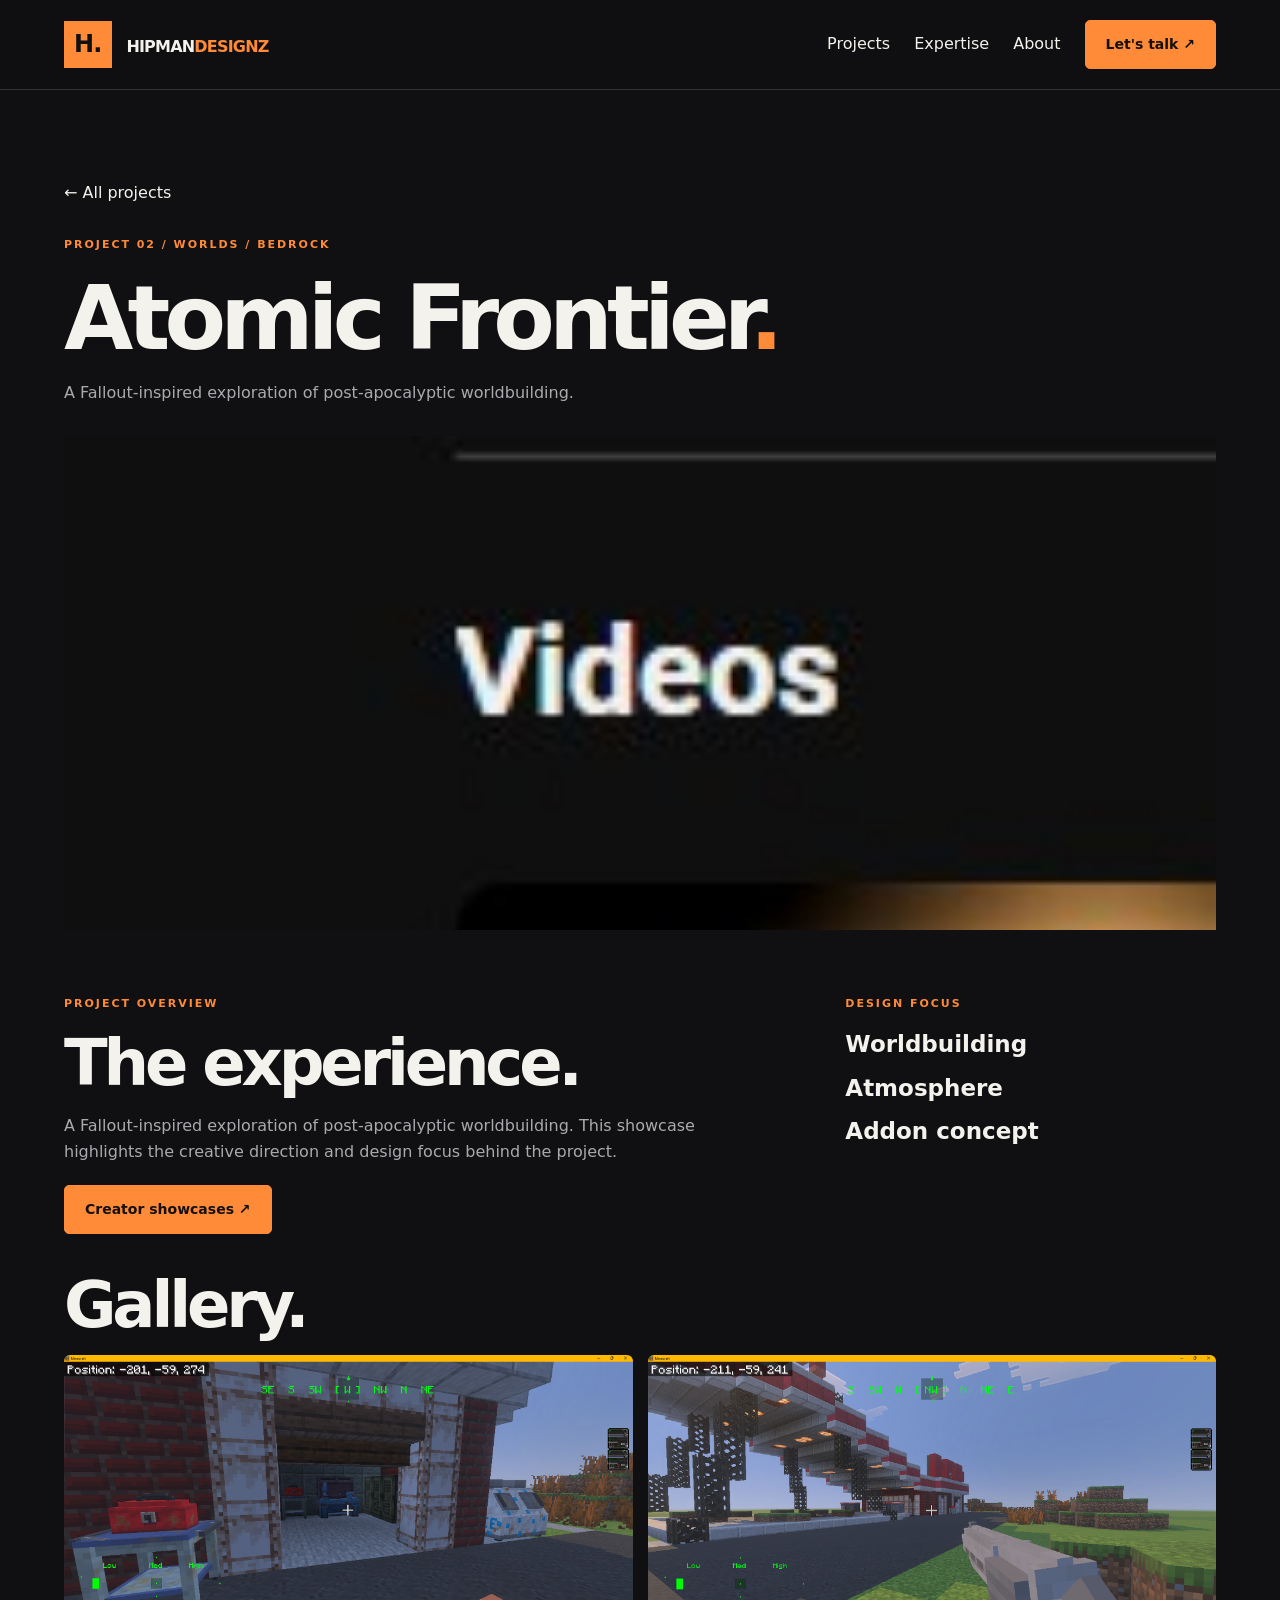
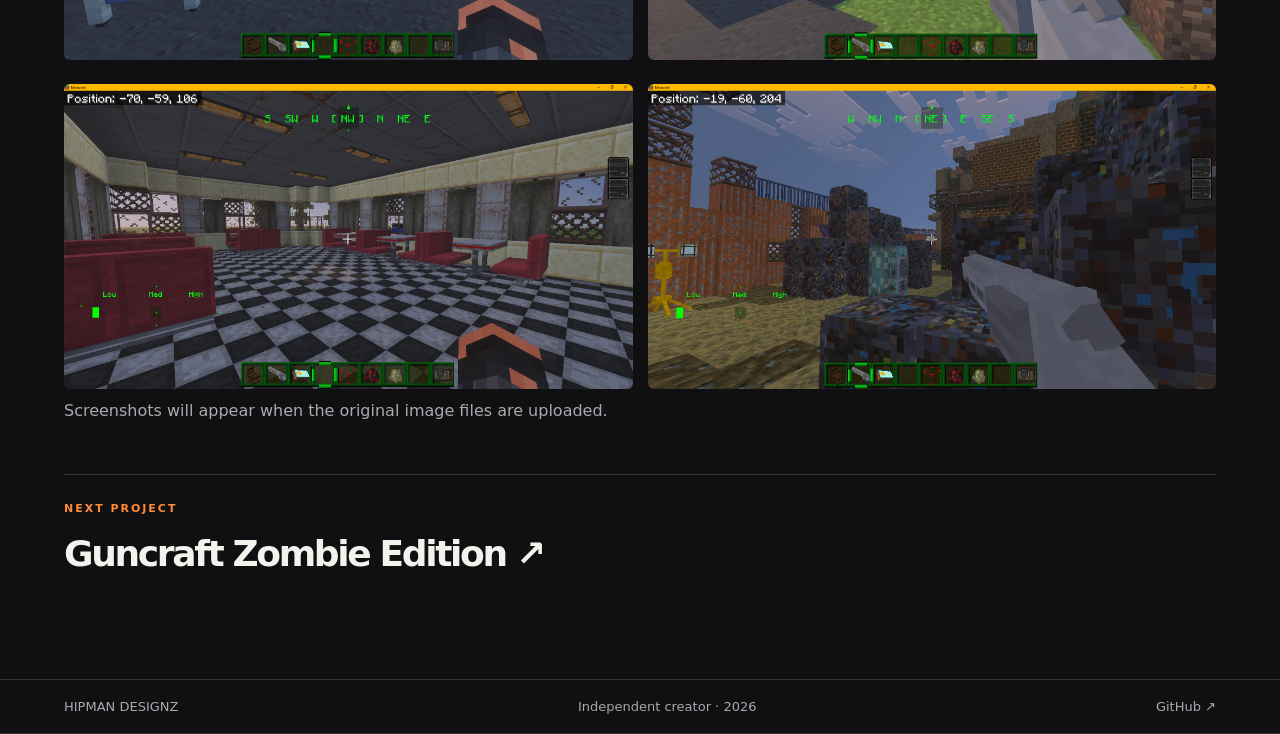
==== projects/atomic-frontier.html @ ee83ec81 "Add files via upload" ====
<!doctype html><html lang="en"><head><meta charset="utf-8"><meta name="viewport" content="width=device-width, initial-scale=1"><meta name="description" content="A Fallout-inspired exploration of post-apocalyptic worldbuilding."><meta property="og:title" content="Atomic Frontier | Hipman Designz"><meta property="og:description" content="A Fallout-inspired exploration of post-apocalyptic worldbuilding."><meta name="theme-color" content="#101012"><title>Atomic Frontier | Hipman Designz</title><link rel="stylesheet" href="../styles.css"><script defer src="../script.js"></script></head><body><a class="skip" href="#main">Skip to content</a><header><a class="brand" href="../index.html"><b>H.</b> HIPMAN<span>DESIGNZ</span></a><button id="menu" aria-expanded="false" aria-controls="nav">Menu</button><nav id="nav"><a href="../index.html#projects">Projects</a><a href="../index.html#skills">Expertise</a><a href="../index.html#about">About</a><a class="btn" href="../index.html#contact">Let's talk ↗</a></nav></header><main id="main"><section class="detail"><a href="../index.html#projects">← All projects</a><small>PROJECT 02 / WORLDS / BEDROCK</small><h1>Atomic Frontier<em>.</em></h1><p>A Fallout-inspired exploration of post-apocalyptic worldbuilding.</p><div class="art atomic-frontier"><span class="art-label">HD / WORLDS</span><strong>Atomic Frontier</strong><img src="../assets/atomic-frontier.jpg" alt="Atomic Frontier showcase" loading="lazy"></div><div class="details-grid"><div><small>PROJECT OVERVIEW</small><h2>The experience.</h2><p>A Fallout-inspired exploration of post-apocalyptic worldbuilding. This showcase highlights the creative direction and design focus behind the project.</p><a class="btn" href="https://www.youtube.com/@HipmanDesignz">Creator showcases ↗</a></div><div><small>DESIGN FOCUS</small><h3>Worldbuilding</h3><h3>Atmosphere</h3><h3>Addon concept</h3></div></div><h2>Gallery.</h2><div class=gallery><a class="shot" href="../assets/amonic_1.png"><img src="../assets/amonic_1.png" alt="Atomic Frontier screenshot 1" loading="lazy"></a><a class="shot" href="../assets/atomic_2.png"><img src="../assets/atomic_2.png" alt="Atomic Frontier screenshot 2" loading="lazy"></a><a class="shot" href="../assets/atomic_3.png"><img src="../assets/atomic_3.png" alt="Atomic Frontier screenshot 3" loading="lazy"></a><a class="shot" href="../assets/atomic_4.png"><img src="../assets/atomic_4.png" alt="Atomic Frontier screenshot 4" loading="lazy"></a><a class="shot" href="../assets/atomic_5.png"><img src="../assets/atomic_5.png" alt="Atomic Frontier screenshot 5" loading="lazy"></a></div><p class=gallery-note hidden>Screenshots will appear when the original image files are uploaded.</p><a class="next" href="guncraft.html"><small>NEXT PROJECT</small><h2>Guncraft Zombie Edition ↗</h2></a></section></main><footer>HIPMAN DESIGNZ <span>Independent creator · <span id="year">2026</span></span><a href="https://github.com/HipmanDesignz">GitHub ↗</a></footer></body></html>
---- styles.css ----
:root{color-scheme:dark;--bg:#101012;--panel:#19191d;--ink:#f4f2ed;--muted:#aaa9ae;--orange:#ff8a38;--line:#343438}*{box-sizing:border-box}html{scroll-behavior:smooth;scroll-padding-top:95px}body{margin:0;background:var(--bg);color:var(--ink);font:16px/1.65 system-ui,sans-serif}a{color:inherit;text-decoration:none}button,input{font:inherit}button,a,input{outline-offset:5px}button{cursor:pointer}header,footer{display:flex;align-items:center;justify-content:space-between;gap:20px;padding:16px max(5vw,20px);border-bottom:1px solid var(--line)}header{position:sticky;top:0;background:#101012f2;z-index:5;backdrop-filter:blur(14px)}.brand{font-weight:900;letter-spacing:-.05em;white-space:nowrap}.brand b{display:inline-block;background:var(--orange);color:#111;padding:4px 10px;margin-right:10px;font-size:24px}.brand span,em,small{color:var(--orange)}nav{display:flex;gap:24px;align-items:center}nav a:hover,a:hover{color:var(--orange)}#menu{display:none}main section{max-width:1280px;margin:auto;padding:90px 5vw}h1,h2,h3,p{margin:0 0 16px}h1,h2{line-height:1.02;letter-spacing:-.065em}h1{font-size:clamp(48px,7vw,100px)}h2{font-size:clamp(38px,5vw,68px)}h3{line-height:1.2;font-size:23px}em{font-style:normal}p{color:var(--muted);max-width:65ch}small{display:block;font-size:11px;letter-spacing:.18em;font-weight:800;margin-bottom:18px}.btn{display:inline-block;background:var(--orange);color:#15100b;padding:12px 20px;border:1px solid var(--orange);font-size:14px;font-weight:800;border-radius:5px;margin:4px 0}.btn:hover{background:#ffb477;color:#111}.outline{background:transparent;color:var(--ink);border-color:var(--line)}.hero{display:grid;grid-template-columns:1.1fr 1fr;gap:50px;align-items:center;min-height:70vh}.hero p{font-size:20px;margin-bottom:26px}.art{position:relative;overflow:hidden;aspect-ratio:16/10;background:radial-gradient(circle at 70% 20%,#a74b23,transparent 55%),repeating-linear-gradient(45deg,#ffffff08 0 1px,transparent 1px 24px),#242022;display:flex;flex-direction:column;justify-content:flex-end;padding:25px}.art.nacht{background-color:#252c26}.art.atomic-frontier{background-color:#3a3121}.art strong{font-size:clamp(24px,3vw,42px);line-height:1;max-width:85%;letter-spacing:-.05em}.art-label{position:absolute;top:20px;left:25px;font-size:11px;letter-spacing:.15em}.art img{position:absolute;inset:0;width:100%;height:100%;object-fit:cover;transition:transform .4s}.art:hover img{transform:scale(1.04)}.visual-caption,.strip{padding:16px;border:1px solid var(--line);font-size:12px;letter-spacing:.13em}.visual-caption{display:flex;justify-content:space-between}.strip{text-align:center;color:var(--muted)}.strip b{color:var(--orange);margin:0 12px}.toolbar{display:flex;justify-content:space-between;gap:16px;flex-wrap:wrap;margin:30px 0}button,input{background:var(--panel);color:var(--ink);border:1px solid var(--line);border-radius:5px;padding:9px 14px}button[aria-pressed=true]{background:var(--orange);color:#111;border-color:var(--orange)}#filters{display:flex;flex-wrap:wrap;gap:6px}.grid{display:grid;grid-template-columns:repeat(3,1fr);gap:20px}.project,.skills article{background:var(--panel);border:1px solid var(--line);border-radius:10px;overflow:hidden}.project{transition:transform .2s,border-color .2s;display:flex;flex-direction:column}.project:hover{transform:translateY(-4px);border-color:var(--orange)}.inside{padding:22px;display:flex;flex-direction:column;flex:1}.inside .btn{align-self:flex-start;margin-top:auto}.skills{display:grid;grid-template-columns:repeat(3,1fr);gap:16px}.skills article{padding:25px}.contact{background:radial-gradient(ellipse at bottom right,#572a16,transparent 65%);border-top:1px solid var(--line)}.detail>small{margin-top:30px}.detail>.art{margin:30px 0;aspect-ratio: 21/9}.details-grid{display:grid;grid-template-columns:2fr 1fr;gap:40px;padding:35px 0}.gallery{display:grid;grid-template-columns:repeat(2,1fr);gap:15px}.shot img{width:100%;border-radius:6px}.next{display:block;border-top:1px solid var(--line);margin-top:50px;padding-top:25px}.next h2{font-size:36px}footer{border-top:1px solid var(--line);color:var(--muted);font-size:13px;flex-wrap:wrap}.skip{position:absolute;left:-999px}.skip:focus{left:10px;top:10px;z-index:10;background:#111;padding:10px}[hidden]{display:none!important}@media(max-width:800px){.hero,.details-grid{grid-template-columns:1fr}.grid,.skills{grid-template-columns:repeat(2,1fr)}#menu{display:block}nav{display:none;position:absolute;top:100%;left:0;right:0;background:var(--panel);padding:20px;flex-direction:column}nav.open{display:flex}main section{padding:60px 5vw}}@media(max-width:480px){.grid,.skills,.gallery{grid-template-columns:1fr}.detail>.art{aspect-ratio:16/10}}@media(prefers-reduced-motion:reduce){*{scroll-behavior:auto!important;transition:none!important}}
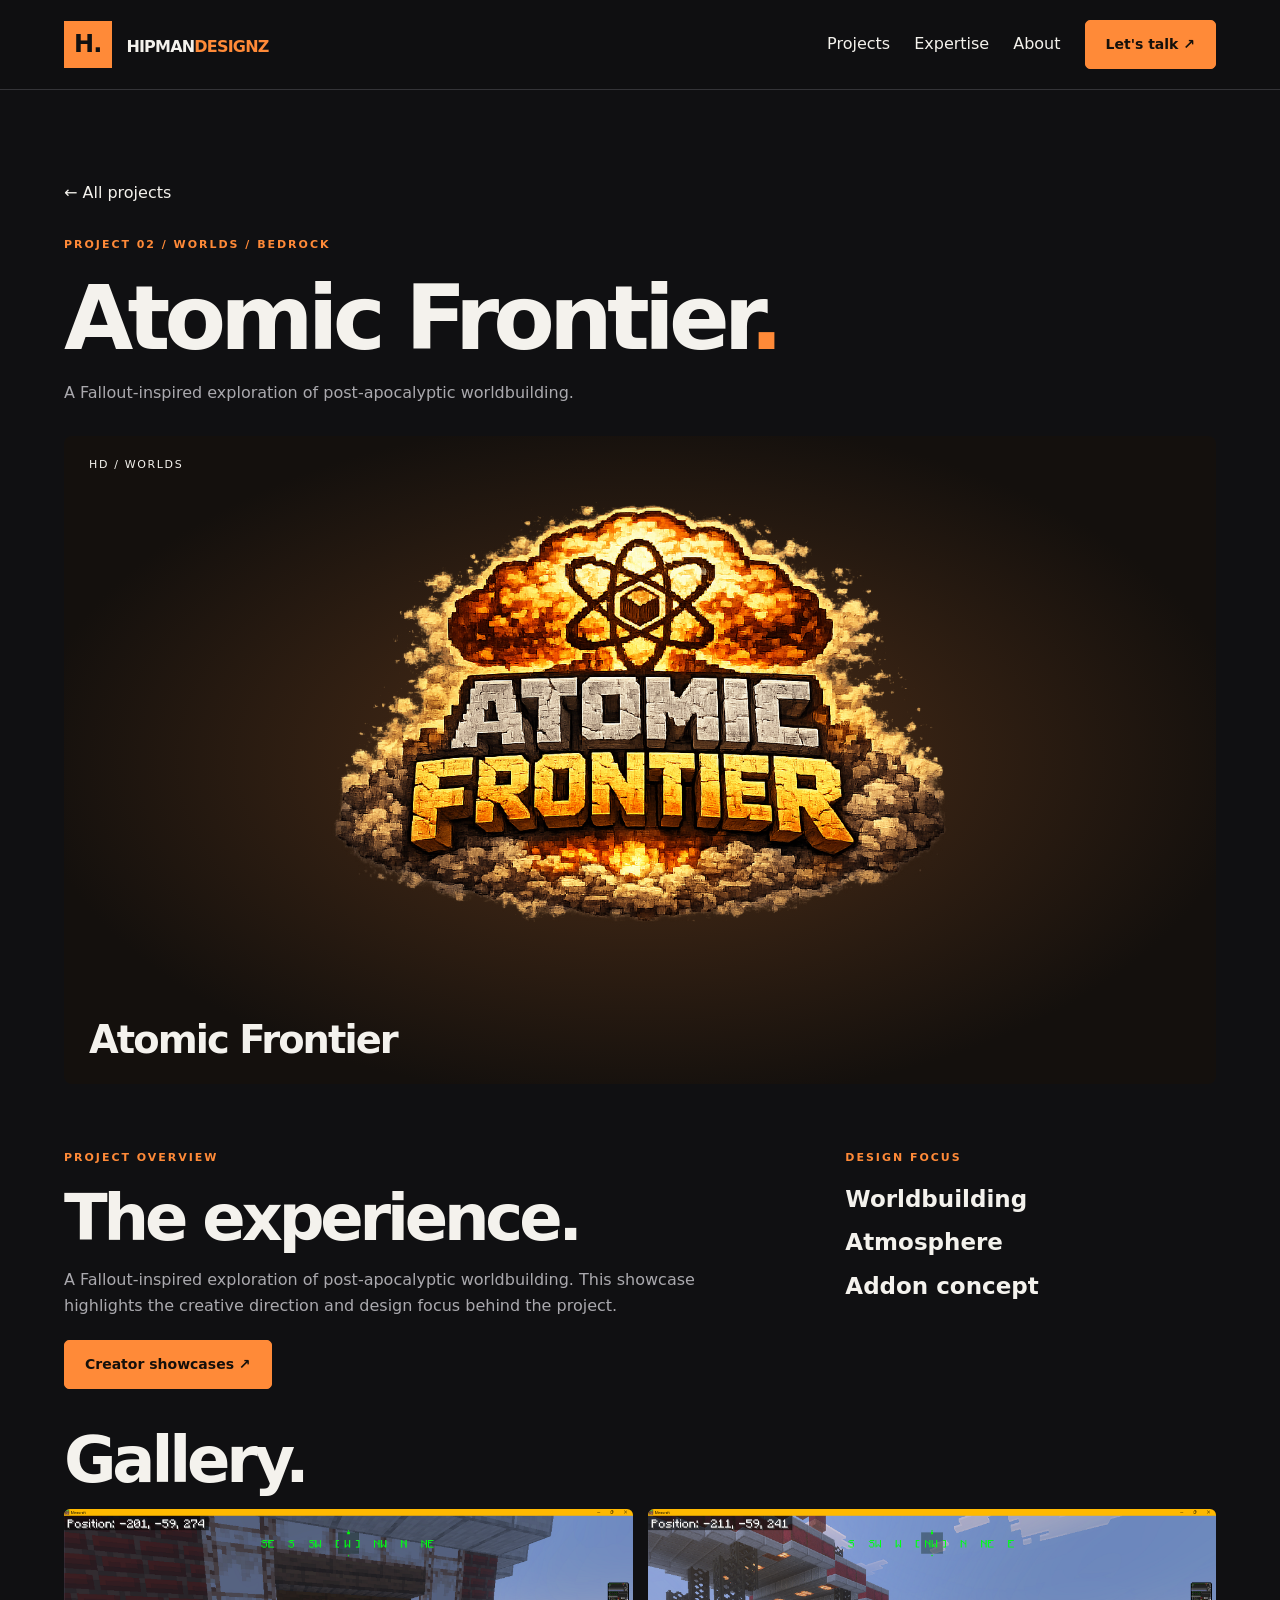
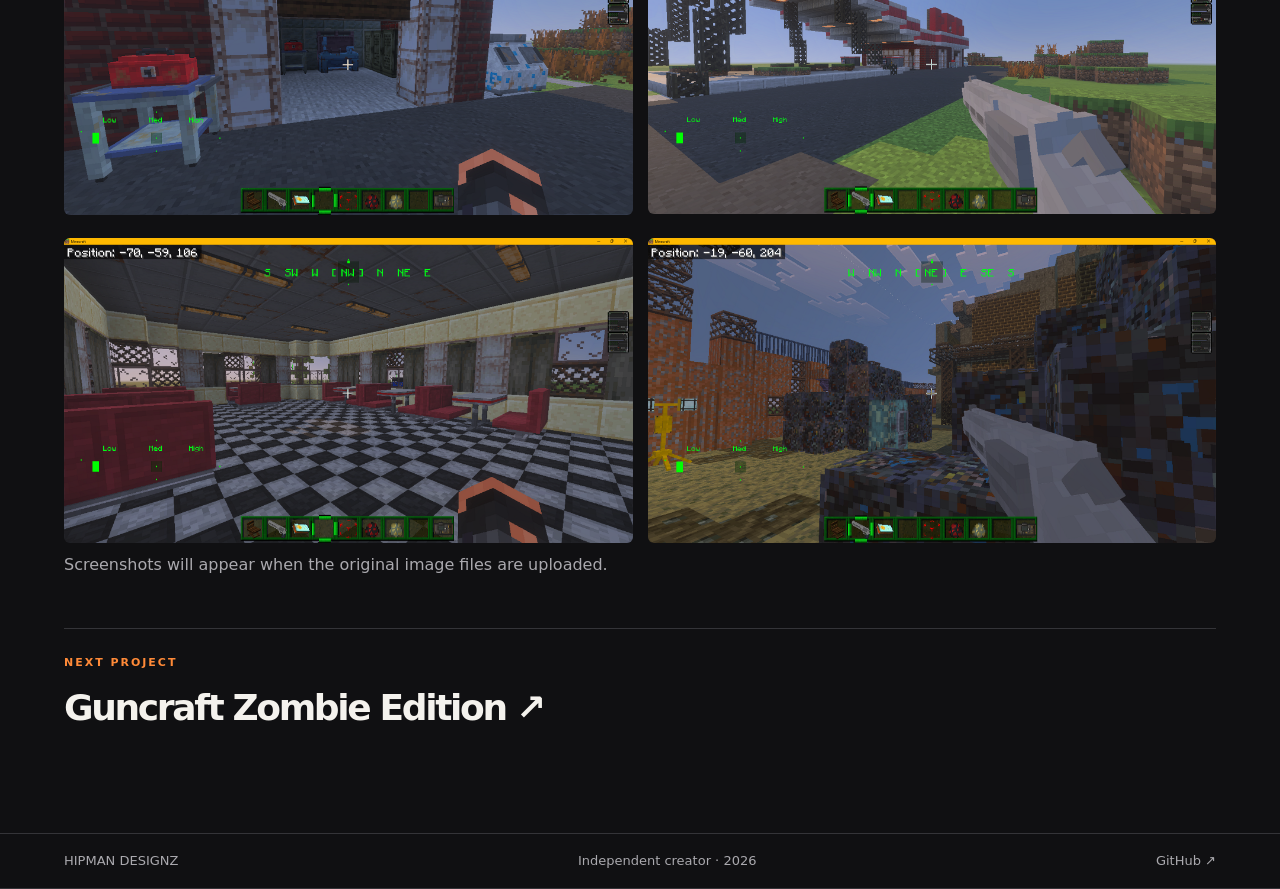
==== commit ff5b939e: "Add files via upload" ====
--- a/projects/atomic-frontier.html
+++ b/projects/atomic-frontier.html
@@ -1 +1 @@
-<!doctype html><html lang="en"><head><meta charset="utf-8"><meta name="viewport" content="width=device-width, initial-scale=1"><meta name="description" content="A Fallout-inspired exploration of post-apocalyptic worldbuilding."><meta property="og:title" content="Atomic Frontier | Hipman Designz"><meta property="og:description" content="A Fallout-inspired exploration of post-apocalyptic worldbuilding."><meta name="theme-color" content="#101012"><title>Atomic Frontier | Hipman Designz</title><link rel="stylesheet" href="../styles.css"><script defer src="../script.js"></script></head><body><a class="skip" href="#main">Skip to content</a><header><a class="brand" href="../index.html"><b>H.</b> HIPMAN<span>DESIGNZ</span></a><button id="menu" aria-expanded="false" aria-controls="nav">Menu</button><nav id="nav"><a href="../index.html#projects">Projects</a><a href="../index.html#skills">Expertise</a><a href="../index.html#about">About</a><a class="btn" href="../index.html#contact">Let's talk ↗</a></nav></header><main id="main"><section class="detail"><a href="../index.html#projects">← All projects</a><small>PROJECT 02 / WORLDS / BEDROCK</small><h1>Atomic Frontier<em>.</em></h1><p>A Fallout-inspired exploration of post-apocalyptic worldbuilding.</p><div class="art atomic-frontier"><span class="art-label">HD / WORLDS</span><strong>Atomic Frontier</strong><img src="../assets/atomic-frontier.jpg" alt="Atomic Frontier showcase" loading="lazy"></div><div class="details-grid"><div><small>PROJECT OVERVIEW</small><h2>The experience.</h2><p>A Fallout-inspired exploration of post-apocalyptic worldbuilding. This showcase highlights the creative direction and design focus behind the project.</p><a class="btn" href="https://www.youtube.com/@HipmanDesignz">Creator showcases ↗</a></div><div><small>DESIGN FOCUS</small><h3>Worldbuilding</h3><h3>Atmosphere</h3><h3>Addon concept</h3></div></div><h2>Gallery.</h2><div class=gallery><a class="shot" href="../assets/amonic_1.png"><img src="../assets/amonic_1.png" alt="Atomic Frontier screenshot 1" loading="lazy"></a><a class="shot" href="../assets/atomic_2.png"><img src="../assets/atomic_2.png" alt="Atomic Frontier screenshot 2" loading="lazy"></a><a class="shot" href="../assets/atomic_3.png"><img src="../assets/atomic_3.png" alt="Atomic Frontier screenshot 3" loading="lazy"></a><a class="shot" href="../assets/atomic_4.png"><img src="../assets/atomic_4.png" alt="Atomic Frontier screenshot 4" loading="lazy"></a><a class="shot" href="../assets/atomic_5.png"><img src="../assets/atomic_5.png" alt="Atomic Frontier screenshot 5" loading="lazy"></a></div><p class=gallery-note hidden>Screenshots will appear when the original image files are uploaded.</p><a class="next" href="guncraft.html"><small>NEXT PROJECT</small><h2>Guncraft Zombie Edition ↗</h2></a></section></main><footer>HIPMAN DESIGNZ <span>Independent creator · <span id="year">2026</span></span><a href="https://github.com/HipmanDesignz">GitHub ↗</a></footer></body></html>+<!doctype html><html lang="en"><head><meta charset="utf-8"><meta name="viewport" content="width=device-width, initial-scale=1"><meta name="description" content="A Fallout-inspired exploration of post-apocalyptic worldbuilding."><meta property="og:title" content="Atomic Frontier | Hipman Designz"><meta property="og:description" content="A Fallout-inspired exploration of post-apocalyptic worldbuilding."><meta name="theme-color" content="#101012"><title>Atomic Frontier | Hipman Designz</title><link rel="stylesheet" href="../styles.css"><script defer src="../script.js"></script></head><body><a class="skip" href="#main">Skip to content</a><header><a class="brand" href="../index.html"><b>H.</b> HIPMAN<span>DESIGNZ</span></a><button id="menu" aria-expanded="false" aria-controls="nav">Menu</button><nav id="nav"><a href="../index.html#projects">Projects</a><a href="../index.html#skills">Expertise</a><a href="../index.html#about">About</a><a class="btn" href="../index.html#contact">Let's talk ↗</a></nav></header><main id="main"><section class="detail"><a href="../index.html#projects">← All projects</a><small>PROJECT 02 / WORLDS / BEDROCK</small><h1>Atomic Frontier<em>.</em></h1><p>A Fallout-inspired exploration of post-apocalyptic worldbuilding.</p><div class="art atomic-frontier"><span class="art-label">HD / WORLDS</span><strong>Atomic Frontier</strong><img src="../assets/atomic-frontier.png" alt="Atomic Frontier showcase" loading="lazy"></div><div class="details-grid"><div><small>PROJECT OVERVIEW</small><h2>The experience.</h2><p>A Fallout-inspired exploration of post-apocalyptic worldbuilding. This showcase highlights the creative direction and design focus behind the project.</p><a class="btn" href="https://www.youtube.com/@HipmanDesignz">Creator showcases ↗</a></div><div><small>DESIGN FOCUS</small><h3>Worldbuilding</h3><h3>Atmosphere</h3><h3>Addon concept</h3></div></div><h2>Gallery.</h2><div class=gallery><a class="shot" href="../assets/amonic_1.png"><img src="../assets/amonic_1.png" alt="Atomic Frontier screenshot 1" loading="lazy"></a><a class="shot" href="../assets/atomic_2.png"><img src="../assets/atomic_2.png" alt="Atomic Frontier screenshot 2" loading="lazy"></a><a class="shot" href="../assets/atomic_3.png"><img src="../assets/atomic_3.png" alt="Atomic Frontier screenshot 3" loading="lazy"></a><a class="shot" href="../assets/atomic_4.png"><img src="../assets/atomic_4.png" alt="Atomic Frontier screenshot 4" loading="lazy"></a><a class="shot" href="../assets/atomic_5.png"><img src="../assets/atomic_5.png" alt="Atomic Frontier screenshot 5" loading="lazy"></a></div><p class=gallery-note hidden>Screenshots will appear when the original image files are uploaded.</p><a class="next" href="guncraft.html"><small>NEXT PROJECT</small><h2>Guncraft Zombie Edition ↗</h2></a></section></main><footer>HIPMAN DESIGNZ <span>Independent creator · <span id="year">2026</span></span><a href="https://github.com/HipmanDesignz">GitHub ↗</a></footer></body></html>
--- a/styles.css
+++ b/styles.css
@@ -1 +1,5 @@
 :root{color-scheme:dark;--bg:#101012;--panel:#19191d;--ink:#f4f2ed;--muted:#aaa9ae;--orange:#ff8a38;--line:#343438}*{box-sizing:border-box}html{scroll-behavior:smooth;scroll-padding-top:95px}body{margin:0;background:var(--bg);color:var(--ink);font:16px/1.65 system-ui,sans-serif}a{color:inherit;text-decoration:none}button,input{font:inherit}button,a,input{outline-offset:5px}button{cursor:pointer}header,footer{display:flex;align-items:center;justify-content:space-between;gap:20px;padding:16px max(5vw,20px);border-bottom:1px solid var(--line)}header{position:sticky;top:0;background:#101012f2;z-index:5;backdrop-filter:blur(14px)}.brand{font-weight:900;letter-spacing:-.05em;white-space:nowrap}.brand b{display:inline-block;background:var(--orange);color:#111;padding:4px 10px;margin-right:10px;font-size:24px}.brand span,em,small{color:var(--orange)}nav{display:flex;gap:24px;align-items:center}nav a:hover,a:hover{color:var(--orange)}#menu{display:none}main section{max-width:1280px;margin:auto;padding:90px 5vw}h1,h2,h3,p{margin:0 0 16px}h1,h2{line-height:1.02;letter-spacing:-.065em}h1{font-size:clamp(48px,7vw,100px)}h2{font-size:clamp(38px,5vw,68px)}h3{line-height:1.2;font-size:23px}em{font-style:normal}p{color:var(--muted);max-width:65ch}small{display:block;font-size:11px;letter-spacing:.18em;font-weight:800;margin-bottom:18px}.btn{display:inline-block;background:var(--orange);color:#15100b;padding:12px 20px;border:1px solid var(--orange);font-size:14px;font-weight:800;border-radius:5px;margin:4px 0}.btn:hover{background:#ffb477;color:#111}.outline{background:transparent;color:var(--ink);border-color:var(--line)}.hero{display:grid;grid-template-columns:1.1fr 1fr;gap:50px;align-items:center;min-height:70vh}.hero p{font-size:20px;margin-bottom:26px}.art{position:relative;overflow:hidden;aspect-ratio:16/10;background:radial-gradient(circle at 70% 20%,#a74b23,transparent 55%),repeating-linear-gradient(45deg,#ffffff08 0 1px,transparent 1px 24px),#242022;display:flex;flex-direction:column;justify-content:flex-end;padding:25px}.art.nacht{background-color:#252c26}.art.atomic-frontier{background-color:#3a3121}.art strong{font-size:clamp(24px,3vw,42px);line-height:1;max-width:85%;letter-spacing:-.05em}.art-label{position:absolute;top:20px;left:25px;font-size:11px;letter-spacing:.15em}.art img{position:absolute;inset:0;width:100%;height:100%;object-fit:cover;transition:transform .4s}.art:hover img{transform:scale(1.04)}.visual-caption,.strip{padding:16px;border:1px solid var(--line);font-size:12px;letter-spacing:.13em}.visual-caption{display:flex;justify-content:space-between}.strip{text-align:center;color:var(--muted)}.strip b{color:var(--orange);margin:0 12px}.toolbar{display:flex;justify-content:space-between;gap:16px;flex-wrap:wrap;margin:30px 0}button,input{background:var(--panel);color:var(--ink);border:1px solid var(--line);border-radius:5px;padding:9px 14px}button[aria-pressed=true]{background:var(--orange);color:#111;border-color:var(--orange)}#filters{display:flex;flex-wrap:wrap;gap:6px}.grid{display:grid;grid-template-columns:repeat(3,1fr);gap:20px}.project,.skills article{background:var(--panel);border:1px solid var(--line);border-radius:10px;overflow:hidden}.project{transition:transform .2s,border-color .2s;display:flex;flex-direction:column}.project:hover{transform:translateY(-4px);border-color:var(--orange)}.inside{padding:22px;display:flex;flex-direction:column;flex:1}.inside .btn{align-self:flex-start;margin-top:auto}.skills{display:grid;grid-template-columns:repeat(3,1fr);gap:16px}.skills article{padding:25px}.contact{background:radial-gradient(ellipse at bottom right,#572a16,transparent 65%);border-top:1px solid var(--line)}.detail>small{margin-top:30px}.detail>.art{margin:30px 0;aspect-ratio: 21/9}.details-grid{display:grid;grid-template-columns:2fr 1fr;gap:40px;padding:35px 0}.gallery{display:grid;grid-template-columns:repeat(2,1fr);gap:15px}.shot img{width:100%;border-radius:6px}.next{display:block;border-top:1px solid var(--line);margin-top:50px;padding-top:25px}.next h2{font-size:36px}footer{border-top:1px solid var(--line);color:var(--muted);font-size:13px;flex-wrap:wrap}.skip{position:absolute;left:-999px}.skip:focus{left:10px;top:10px;z-index:10;background:#111;padding:10px}[hidden]{display:none!important}@media(max-width:800px){.hero,.details-grid{grid-template-columns:1fr}.grid,.skills{grid-template-columns:repeat(2,1fr)}#menu{display:block}nav{display:none;position:absolute;top:100%;left:0;right:0;background:var(--panel);padding:20px;flex-direction:column}nav.open{display:flex}main section{padding:60px 5vw}}@media(max-width:480px){.grid,.skills,.gallery{grid-template-columns:1fr}.detail>.art{aspect-ratio:16/10}}@media(prefers-reduced-motion:reduce){*{scroll-behavior:auto!important;transition:none!important}}
+
+.art.guncraft{background:#171322;border-radius:8px}.art.guncraft img{object-fit:contain}.detail>.art.guncraft{aspect-ratio:16/9;background:#171322}.art.guncraft:hover img{transform:none}
+
+.art.atomic-frontier{background:radial-gradient(ellipse at center,#513018,#14100d 75%);border-radius:8px}.art.atomic-frontier img{object-fit:contain}.art.atomic-frontier:hover img{transform:none}.detail>.art.atomic-frontier{aspect-ratio:16/9}.grid{grid-template-columns:repeat(2,minmax(0,1fr))}@media(max-width:480px){.grid{grid-template-columns:1fr}}
